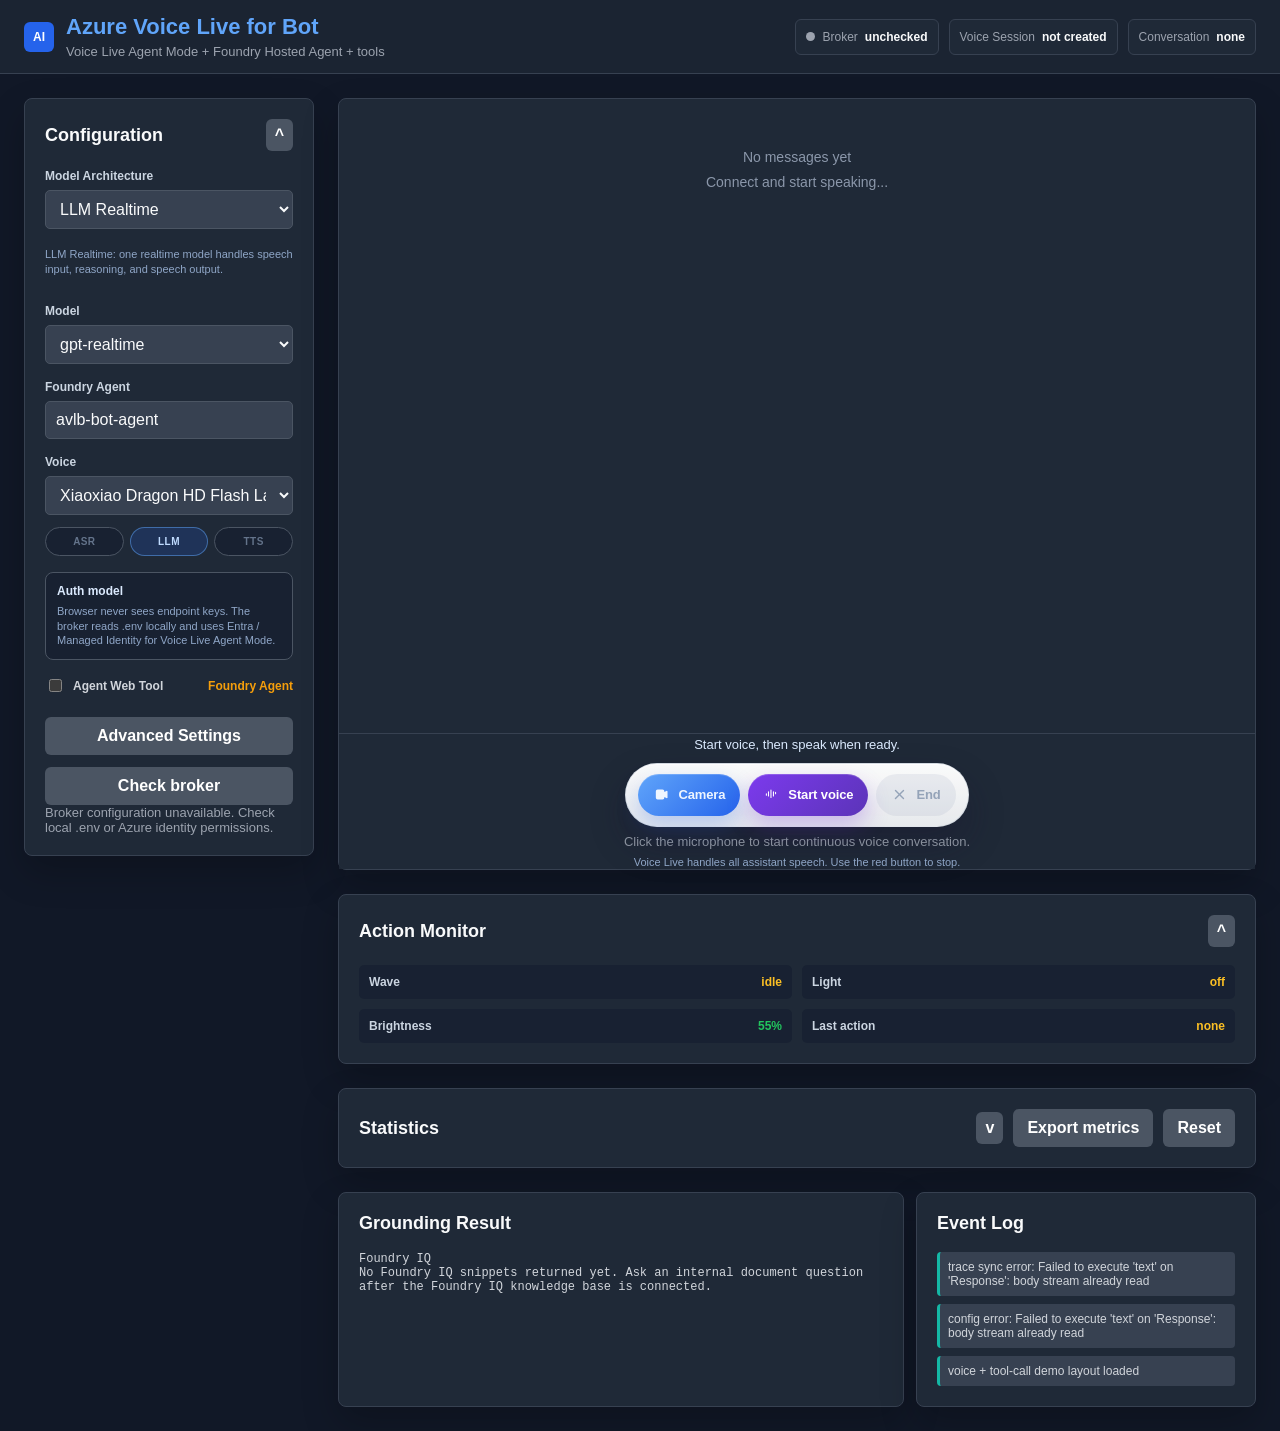
==== static/index.html @ 403931ed "Initial customer demo" ====
<!doctype html>
<html lang="zh-CN">
  <head>
    <meta charset="UTF-8" />
    <meta name="viewport" content="width=device-width, initial-scale=1.0" />
    <title>Azure Voice Live for Bot</title>
    <link rel="stylesheet" href="/static/styles.css?v=20260626-63" />
  </head>
  <body>
    <main class="app-shell">
      <header class="app-header">
        <div class="brand">
          <span class="brand-mark">AI</span>
          <div>
            <h1>Azure Voice Live for Bot</h1>
            <p>Voice Live Agent Mode + Foundry Hosted Agent + tools</p>
          </div>
        </div>
        <div class="status-strip">
          <div class="status-chip">
            <span class="dot" id="healthDot"></span>
            <span>Broker</span>
            <strong id="healthState">unchecked</strong>
          </div>
          <div class="status-chip">
            <span>Voice Session</span>
            <strong id="sessionState">not created</strong>
          </div>
          <div class="status-chip">
            <span>Conversation</span>
            <strong id="conversationState">none</strong>
          </div>
        </div>
      </header>

      <section class="workspace">
        <aside class="sidebar">
          <section class="panel">
            <div class="panel-title horizontal">
              <h2>Configuration</h2>
              <button id="configToggleBtn" class="panel-toggle secondary" title="Collapse configuration">^</button>
            </div>

            <div id="configBody" class="config-body">
              <div class="field">
                <label for="modelArchitecture">Model Architecture</label>
                <select id="modelArchitecture">
                  <option value="llm-realtime">LLM Realtime</option>
                  <option value="llm-tts">LLM + TTS</option>
                  <option value="asr-llm-tts">ASR + LLM + TTS</option>
                </select>
                <p id="architectureHint" class="field-help">One realtime model handles speech input, reasoning, and speech output.</p>
              </div>

              <div id="asrModelField" class="field combo-field">
                <label for="asrModelName">Speech recognition model</label>
                <select id="asrModelName">
                  <option value="azure-speech">azure-speech</option>
                </select>
              </div>

              <div id="modelNameField" class="field combo-field">
                <label for="modelName">Model</label>
                <select id="modelName">
                  <option value="gpt-realtime">gpt-realtime</option>
                  <option value="gpt-realtime-mini">gpt-realtime-mini</option>
                  <option value="gpt-5.4">gpt-5.4</option>
                  <option value="gpt-4.1">gpt-4.1</option>
                </select>
              </div>

              <div class="field">
                <label for="agentNameView">Foundry Agent</label>
                <input id="agentNameView" value="avlb-bot-agent" readonly />
              </div>

              <div id="voiceNameField" class="field combo-field">
                <label for="voiceName">Voice</label>
                <select id="voiceName">
                  <option value="zh-CN-Xiaoxiao:DragonHDFlashLatestNeural">Xiaoxiao Dragon HD Flash Latest</option>
                </select>
              </div>

              <div class="voice-combo">
                <span id="comboAsrStep">ASR</span>
                <span id="comboLlmStep">LLM</span>
                <span id="comboTtsStep">TTS</span>
              </div>

              <div class="auth-note">
                <strong>Auth model</strong>
                <span>Browser never sees endpoint keys. The broker reads .env locally and uses Entra / Managed Identity for Voice Live Agent Mode.</span>
              </div>

              <label class="switch-row" for="enableWebSearch">
                <input id="enableWebSearch" type="checkbox" />
                <span>Agent Web Tool</span>
                <strong>Foundry Agent</strong>
              </label>

              <button id="advancedToggleBtn" class="advanced-toggle secondary">Advanced Settings</button>

              <div id="advancedSettings" class="advanced-settings">
                <div class="field">
                  <label for="instructionsView">Instructions</label>
                  <textarea id="instructionsView">You are a helpful embodied robot voice assistant. Use Foundry IQ knowledge base evidence first for internal document questions. Use the Foundry Agent web tool when current public information is needed.</textarea>
                </div>

                <div class="field">
                  <label for="vadThreshold">VAD Threshold</label>
                  <input id="vadThreshold" value="0.26" />
                </div>

                <div class="field">
                  <label for="sessionJson">Session JSON</label>
                  <textarea id="sessionJson" class="session-json">{
  "modalities": ["text", "audio"],
  "mode": "voice-live-agent-mode",
  "model_architecture": "llm-realtime",
  "model": "gpt-realtime",
  "agent": "avlb-bot-agent",
  "voice": "zh-CN-Xiaoxiao:DragonHDFlashLatestNeural",
  "input_audio_format": "pcm16",
  "output_audio_format": "pcm16",
  "input_audio_transcription": {
    "model": "azure-speech",
    "language": "zh"
  },
  "turn_detection": {
    "type": "azure_semantic_vad",
    "threshold": 0.26,
    "prefix_padding_ms": 300,
    "silence_duration_ms": 220
  }
}</textarea>
                </div>
              </div>
            </div>

            <div class="command-grid">
              <button id="pingBtn" class="secondary">Check broker</button>
            </div>
            <p id="configOutput" class="muted-line config-status">Loading broker configuration...</p>
          </section>

          <input id="userId" type="hidden" value="demo-user" />

        </aside>

        <section class="main-column">
          <section class="chat-panel panel">
            <div class="chat-log" id="messages" aria-live="polite"></div>
            <div class="voice-dock">
              <div class="voice-orb" id="voiceOrb">
                <span id="voiceMode">Ready</span>
              </div>
              <div class="wave-shell" id="voiceWave">
                <span class="wave-bar"></span>
                <span class="wave-bar"></span>
                <span class="wave-bar"></span>
                <span class="wave-bar"></span>
                <span class="wave-bar"></span>
                <span class="wave-bar"></span>
                <span class="wave-bar"></span>
                <span class="wave-bar"></span>
                <span class="wave-bar"></span>
                <span class="wave-bar"></span>
                <span class="wave-bar"></span>
                <span class="wave-bar"></span>
              </div>
              <p id="voiceLiveText" class="voice-live-text">Start voice, then speak when ready.</p>
              <div id="cameraPanel" class="camera-panel hidden">
                <div id="cameraDragHandle" class="camera-drag-handle" title="Drag camera window">
                  <span>Camera View</span>
                  <strong id="cameraDragHint">drag</strong>
                </div>
                <video id="cameraVideo" autoplay playsinline muted></video>
                <canvas id="cameraCanvas" hidden></canvas>
                <div class="camera-actions">
                  <button id="analyzeCameraBtn" class="secondary" type="button">Analyze current view</button>
                  <button id="stopCameraBtn" class="secondary" type="button">Stop</button>
                </div>
                <p id="cameraStatus" class="muted-line">Camera is off.</p>
              </div>
              <div class="voice-controls" aria-label="Voice controls">
                <button id="cameraBtn" class="control-btn camera-btn" type="button" title="Start camera" aria-label="Start camera">
                  <svg viewBox="0 0 24 24" aria-hidden="true">
                    <path d="M4 7.5A2.5 2.5 0 0 1 6.5 5h7A2.5 2.5 0 0 1 16 7.5v.85l2.86-1.43A1.1 1.1 0 0 1 20.5 7.9v8.2a1.1 1.1 0 0 1-1.64.98L16 15.65v.85A2.5 2.5 0 0 1 13.5 19h-7A2.5 2.5 0 0 1 4 16.5v-9Z" />
                  </svg>
                  <span>Camera</span>
                </button>
                <button id="micBtn" class="control-btn mic-btn" type="button" title="Start voice conversation" aria-label="Start voice conversation">
                  <svg viewBox="0 0 24 24" aria-hidden="true">
                    <path d="M4.75 10.25a.75.75 0 0 1 .75.75v2a.75.75 0 0 1-1.5 0v-2a.75.75 0 0 1 .75-.75Zm3 4.5A.75.75 0 0 0 8.5 14V8a.75.75 0 0 0-1.5 0v6c0 .41.34.75.75.75Zm3.5 2.25a.75.75 0 0 0 .75-.75V5.75a.75.75 0 0 0-1.5 0v10.5c0 .41.34.75.75.75Zm3.5-2.25a.75.75 0 0 0 .75-.75V8a.75.75 0 0 0-1.5 0v6c0 .41.34.75.75.75Zm3-3a.75.75 0 0 0 .75-.75v-2a.75.75 0 0 0-1.5 0v2c0 .41.34.75.75.75Z" />
                  </svg>
                  <span id="micBtnLabel">Start voice</span>
                </button>
                <button id="stopVoiceBtn" class="control-btn stop-btn" type="button" disabled title="Stop voice conversation" aria-label="Stop voice conversation">
                  <svg viewBox="0 0 24 24" aria-hidden="true">
                    <path d="M7.05 5.64a1 1 0 0 0-1.41 1.41L10.59 12l-4.95 4.95a1 1 0 1 0 1.41 1.41L12 13.41l4.95 4.95a1 1 0 0 0 1.41-1.41L13.41 12l4.95-4.95a1 1 0 0 0-1.41-1.41L12 10.59 7.05 5.64Z" />
                  </svg>
                  <span>End</span>
                </button>
              </div>
              <p id="voiceStatus">Click the microphone to start continuous voice conversation.</p>
              <p class="voice-hint">Voice Live handles all assistant speech. Use the red button to stop.</p>
            </div>
          </section>

          <section class="action-monitor-panel panel">
            <div class="panel-title horizontal collapsible-title">
              <h2>Action Monitor</h2>
              <button id="toolsToggleBtn" class="panel-toggle secondary" title="Collapse action monitor">^</button>
            </div>

            <div id="toolsBody" class="panel-body">
              <div class="action-monitor">
                <div class="action-row">
                  <span>Wave</span>
                  <strong id="waveActionStatus">idle</strong>
                </div>
                <div class="action-row">
                  <span>Light</span>
                  <strong id="lightActionStatus">off</strong>
                </div>
                <div class="action-row">
                  <span>Brightness</span>
                  <strong id="brightnessActionStatus">55%</strong>
                </div>
                <div class="action-row">
                  <span>Last action</span>
                  <strong id="lastActionStatus">none</strong>
                </div>
              </div>
            </div>
          </section>

          <section class="stats-panel panel">
            <div class="panel-title horizontal collapsible-title">
              <h2>Statistics</h2>
              <div class="button-row">
                <button id="statsToggleBtn" class="panel-toggle secondary" title="Expand statistics">v</button>
                <button id="exportMetricsBtn" class="secondary">Export metrics</button>
                <button id="resetMetricsBtn" class="secondary">Reset</button>
              </div>
            </div>

            <div id="statsBody" class="panel-body collapsed">
              <div class="stats-block">
                <div class="stats-title">Token Usage</div>
                <div class="stats-grid">
                  <div class="stat-cell">
                    <span>Input Text</span>
                    <strong id="statInputTextTokens">0 token</strong>
                  </div>
                  <div class="stat-cell">
                    <span>Text Cache Rate</span>
                    <strong id="statTextCacheRate">0.0%</strong>
                  </div>
                  <div class="stat-cell">
                    <span>Output Text</span>
                    <strong id="statOutputTextTokens">0 token</strong>
                  </div>
                  <div class="stat-cell">
                    <span>Total Tokens</span>
                    <strong id="statTotalTokens">0 token</strong>
                  </div>
                  <div class="stat-cell">
                    <span>Voice Captures</span>
                    <strong id="statVoiceTurns">0</strong>
                  </div>
                  <div class="stat-cell">
                    <span>Total Turns</span>
                    <strong id="statTotalTurns">0</strong>
                  </div>
                </div>
              </div>

              <div class="stats-block">
                <div class="stats-title">Voice Input -> Agent Output Latency (ms)</div>
                <div class="stats-grid latency-grid">
                  <div class="stat-cell">
                    <span>Min</span>
                    <strong id="statVoiceMin">0</strong>
                  </div>
                  <div class="stat-cell">
                    <span>Avg</span>
                    <strong id="statVoiceAvg">0</strong>
                  </div>
                  <div class="stat-cell">
                    <span>Max</span>
                    <strong id="statVoiceMax">0</strong>
                  </div>
                  <div class="stat-cell">
                    <span>P90</span>
                    <strong id="statVoiceP90">0</strong>
                  </div>
                </div>
              </div>

              <div class="stats-block">
                <div class="stats-title">Service Latency (latest / avg ms)</div>
                <div class="service-grid">
                  <div class="service-row">
                    <span>Voice Live Connect</span>
                    <strong id="statVoiceSessionLatency">0 / 0</strong>
                  </div>
                  <div class="service-row">
                    <span>Foundry Agent</span>
                    <strong id="statAgentLatency">0 / 0</strong>
                  </div>
                  <div class="service-row">
                    <span>Foundry IQ</span>
                    <strong id="statKbLatency">0 / 0</strong>
                  </div>
                  <div class="service-row">
                    <span>Custom Tools</span>
                    <strong id="statToolLatency">0 / 0</strong>
                  </div>
                  <div class="service-row">
                    <span>Agentic Chain</span>
                    <strong id="statDemoLatency">0 / 0</strong>
                  </div>
                </div>
              </div>
            </div>
          </section>

          <section class="lower-grid">
            <section class="panel">
              <div class="panel-title">
                <h2>Grounding Result</h2>
              </div>
              <pre id="searchOutput">Foundry IQ, web search, and tool results will appear here.</pre>
            </section>

            <section class="panel events-panel">
              <div class="panel-title">
                <h2>Event Log</h2>
              </div>
              <ul id="events" class="log-list"></ul>
            </section>
          </section>
        </section>
      </section>
    </main>

    <script src="/static/app.js?v=20260626-71" defer></script>
  </body>
</html>
---- static/styles.css ----
:root {
  color-scheme: dark;
  --bg: #111827;
  --panel: #1f2937;
  --panel-2: #374151;
  --panel-3: #4b5563;
  --border: #374151;
  --border-2: #4b5563;
  --text: #f9fafb;
  --muted: #9ca3af;
  --accent: #2563eb;
  --accent-2: #3b82f6;
  --ok: #22c55e;
  --warn: #f59e0b;
  --bad: #ef4444;
  --tool: #14b8a6;
  --shadow: 0 16px 36px rgba(0, 0, 0, 0.22);
  font-family: "Segoe UI", "Microsoft YaHei UI", sans-serif;
}

* {
  box-sizing: border-box;
}

html,
body {
  min-height: 100%;
  margin: 0;
  background: var(--bg);
  color: var(--text);
}

button,
input,
textarea,
select {
  font: inherit;
}

button {
  border: 0;
  border-radius: 6px;
  padding: 10px 14px;
  background: var(--accent);
  color: #fff;
  font-weight: 700;
  cursor: pointer;
}

button:hover {
  background: var(--accent-2);
}

button.secondary {
  background: var(--panel-3);
}

button.secondary:hover {
  background: #5b6678;
}

.panel-toggle,
.advanced-toggle {
  padding: 7px 9px;
}

input,
textarea,
select {
  width: 100%;
  border: 1px solid var(--border-2);
  border-radius: 5px;
  background: var(--panel-2);
  color: var(--text);
  outline: none;
  padding: 9px 10px;
}

textarea {
  min-height: 86px;
  resize: vertical;
}

input:focus,
textarea:focus,
select:focus {
  border-color: var(--accent-2);
  box-shadow: 0 0 0 2px rgba(59, 130, 246, 0.22);
}

.app-shell {
  min-height: 100vh;
}

.app-header {
  display: flex;
  align-items: center;
  justify-content: space-between;
  gap: 24px;
  padding: 14px 24px;
  border-bottom: 1px solid var(--border);
  background: #1b2432;
}

.brand {
  display: flex;
  align-items: center;
  gap: 12px;
}

.brand-mark {
  display: grid;
  width: 30px;
  height: 30px;
  place-items: center;
  border-radius: 6px;
  background: var(--accent);
  color: white;
  font-size: 12px;
  font-weight: 900;
}

.brand h1 {
  margin: 0;
  color: #60a5fa;
  font-size: 22px;
}

.brand p {
  margin: 4px 0 0;
  color: var(--muted);
  font-size: 13px;
}

.status-strip {
  display: flex;
  gap: 10px;
  flex-wrap: wrap;
  justify-content: flex-end;
}

.status-chip {
  display: flex;
  align-items: center;
  gap: 7px;
  min-height: 36px;
  padding: 8px 10px;
  border: 1px solid var(--border);
  border-radius: 6px;
  background: var(--panel);
  color: var(--muted);
  font-size: 12px;
}

.status-chip strong {
  color: var(--text);
}

.dot {
  width: 9px;
  height: 9px;
  border-radius: 99px;
  background: var(--muted);
}

.dot.ok {
  background: var(--ok);
}

.dot.error {
  background: var(--bad);
}

.workspace {
  display: grid;
  grid-template-columns: 290px minmax(0, 1fr);
  gap: 24px;
  max-width: 1460px;
  margin: 0 auto;
  padding: 24px;
}

.sidebar,
.main-column {
  display: grid;
  align-content: start;
  gap: 24px;
}

.main-column {
  grid-template-rows: minmax(560px, calc(100vh - 128px)) auto auto;
}

.panel {
  border: 1px solid var(--border);
  border-radius: 8px;
  background: var(--panel);
  box-shadow: var(--shadow);
}

.sidebar .panel,
.prompt-panel,
.action-monitor-panel,
.stats-panel,
.lower-grid .panel {
  padding: 20px;
}

.panel-title {
  margin-bottom: 18px;
}

.panel-note {
  margin: 8px 0 0;
  color: var(--muted);
  font-size: 12px;
  line-height: 1.45;
}

.panel-title.horizontal {
  display: flex;
  align-items: center;
  justify-content: space-between;
  gap: 12px;
}

.panel-title h2 {
  margin: 0;
  font-size: 18px;
}

.collapsible-title {
  margin-bottom: 0;
}

.panel-body {
  margin-top: 18px;
}

.panel-body.collapsed {
  display: none;
}

.config-body.collapsed {
  display: none;
}

.config-status {
  margin: 12px 0 0;
}

.advanced-toggle {
  width: 100%;
  margin: 8px 0 12px;
  min-height: 38px;
  text-align: center;
  display: inline-flex;
  align-items: center;
  justify-content: center;
}

.advanced-settings {
  display: none;
  border: 1px solid var(--border-2);
  border-radius: 6px;
  padding: 12px;
}

.advanced-settings.open {
  display: block;
}

.session-json {
  min-height: 150px;
  font-family: Consolas, "Courier New", monospace;
  font-size: 12px;
}

.field {
  display: grid;
  gap: 7px;
  margin-bottom: 16px;
}

label,
.stats-title,
.tool-head span {
  color: #cbd5e1;
  font-size: 12px;
  font-weight: 700;
}

.field-help,
.auth-note span {
  color: #8fa6c7;
  font-size: 11px;
  line-height: 1.35;
}

.combo-field.hidden {
  display: none;
}

.voice-combo {
  display: grid;
  grid-template-columns: repeat(3, minmax(0, 1fr));
  gap: 6px;
  margin: -4px 0 16px;
}

.voice-combo span {
  padding: 8px 7px;
  border: 1px solid var(--border-2);
  border-radius: 999px;
  background: rgba(15, 23, 42, 0.42);
  color: #64748b;
  font-size: 10px;
  font-weight: 800;
  letter-spacing: 0.04em;
  text-align: center;
}

.voice-combo span.active {
  border-color: rgba(96, 165, 250, 0.5);
  background: rgba(37, 99, 235, 0.18);
  color: #bfdbfe;
}

.auth-note {
  display: grid;
  gap: 6px;
  margin-bottom: 16px;
  padding: 11px;
  border: 1px solid var(--border-2);
  border-radius: 8px;
  background: rgba(15, 23, 42, 0.42);
}

.auth-note strong {
  color: #dbeafe;
  font-size: 12px;
}

.command-grid {
  display: grid;
  grid-template-columns: 1fr;
  gap: 10px;
}

.kb-step {
  display: grid;
  gap: 10px;
  padding: 12px;
  border: 1px solid var(--border-2);
  border-radius: 6px;
  background: rgba(55, 65, 81, 0.72);
}

.upload-box {
  display: grid;
  gap: 12px;
  padding: 12px;
  border: 1px solid var(--border-2);
  border-radius: 6px;
  background: rgba(55, 65, 81, 0.72);
}

.kb-step + .kb-step {
  margin-top: 12px;
}

.step-label {
  color: #93c5fd;
  font-size: 12px;
  font-weight: 800;
  letter-spacing: 0.02em;
  text-transform: uppercase;
}

.compact-field {
  margin-bottom: 0;
}

.button-row,
.prompt-actions {
  display: flex;
  align-items: center;
  gap: 10px;
  flex-wrap: wrap;
}

.button-row.stacked {
  align-items: stretch;
  flex-direction: column;
}

.wide-btn {
  width: 100%;
}

.tool-card {
  display: grid;
  gap: 10px;
  padding: 12px;
  border: 1px solid var(--border-2);
  border-radius: 6px;
  background: var(--panel-2);
}

.tool-card + .tool-card {
  margin-top: 12px;
}

.tool-card + .command-grid {
  margin-top: 12px;
}

.action-monitor {
  display: grid;
  grid-template-columns: repeat(2, minmax(0, 1fr));
  gap: 10px;
}

.action-row {
  display: flex;
  min-height: 34px;
  align-items: center;
  justify-content: space-between;
  gap: 10px;
  padding: 8px 10px;
  border-radius: 5px;
  background: rgba(15, 23, 42, 0.38);
}

.action-row span {
  color: #cbd5e1;
  font-size: 12px;
  font-weight: 700;
}

.action-row strong {
  color: #fbbf24;
  font-size: 12px;
}

.action-row strong.active {
  color: #22c55e;
}

.action-row strong.done {
  color: #93c5fd;
}

.tool-head,
.slider-line {
  display: flex;
  align-items: center;
  justify-content: space-between;
  gap: 10px;
}

.tool-head strong {
  color: var(--warn);
  font-size: 12px;
}

.muted-line,
#voiceStatus {
  margin: 0;
  color: var(--muted);
  font-size: 13px;
}

input[type="range"] {
  padding: 0;
}

.chat-panel {
  display: grid;
  grid-template-rows: minmax(0, 1fr) 136px;
  min-height: 560px;
  overflow: visible;
}

.chat-log {
  display: flex;
  flex-direction: column;
  gap: 14px;
  min-height: 0;
  overflow: auto;
  padding: 20px;
  position: relative;
  scroll-behavior: smooth;
}

.chat-log:empty::before {
  content: "No messages yet\A Connect and start speaking...";
  position: absolute;
  top: 46px;
  left: 50%;
  color: #8b97aa;
  font-size: 14px;
  line-height: 1.8;
  text-align: center;
  transform: translateX(-50%);
  white-space: pre;
}

.message {
  border-left: 3px solid var(--border-2);
  border-radius: 8px;
  background: rgba(17, 24, 39, 0.42);
  padding: 12px 14px;
  color: #d1d5db;
  font-size: 14px;
  line-height: 1.58;
  white-space: pre-wrap;
}

.message strong {
  display: inline-block;
  margin-bottom: 4px;
  color: #93c5fd;
}

.message code {
  color: #fbbf24;
}

.voice-dock {
  display: grid;
  grid-template-rows: auto auto auto;
  align-content: center;
  justify-items: center;
  gap: 7px;
  height: 100%;
  min-height: 0;
  padding: 12px 16px;
  position: relative;
  border-top: 1px solid var(--border);
  background: rgba(31, 41, 55, 0.88);
}

.voice-orb {
  display: none;
  width: 118px;
  height: 118px;
  place-items: center;
  overflow: hidden;
  border-radius: 999px;
  color: #eef2ff;
  font-size: 18px;
  font-weight: 800;
  letter-spacing: 0.01em;
  position: relative;
  background:
    radial-gradient(circle at 68% 23%, rgba(218, 226, 255, 0.88), rgba(218, 226, 255, 0.18) 34%, transparent 35%),
    linear-gradient(145deg, #6d4bd6 0%, #8b5cf6 48%, #d9e2ff 100%);
  box-shadow:
    0 24px 70px rgba(37, 99, 235, 0.24),
    inset 0 1px 0 rgba(255, 255, 255, 0.24);
}

.voice-orb::before,
.voice-orb::after {
  content: "";
  position: absolute;
  left: -12%;
  width: 124%;
  height: 54%;
  border-radius: 50%;
  border-top: 2px solid rgba(246, 141, 255, 0.75);
  transform: rotate(-4deg);
}

.voice-orb::before {
  top: 44%;
  animation: drift-wave 5.4s ease-in-out infinite;
}

.voice-orb::after {
  top: 50%;
  border-color: rgba(226, 232, 240, 0.34);
  animation: drift-wave 6.8s ease-in-out infinite reverse;
}

.voice-orb.listening {
  animation: orb-pulse 1.6s ease-in-out infinite;
}

.voice-orb.speaking::before,
.voice-orb.speaking::after {
  animation-duration: 2.4s;
}

.voice-orb.thinking {
  filter: saturate(0.82);
}

.voice-orb span {
  position: relative;
  z-index: 1;
  text-shadow: 0 2px 12px rgba(15, 23, 42, 0.38);
}

@keyframes drift-wave {
  0%,
  100% {
    transform: translateX(-5%) rotate(-5deg);
  }
  50% {
    transform: translateX(6%) rotate(4deg);
  }
}

@keyframes orb-pulse {
  0%,
  100% {
    box-shadow:
      0 24px 70px rgba(37, 99, 235, 0.24),
      0 0 0 0 rgba(139, 92, 246, 0.26),
      inset 0 1px 0 rgba(255, 255, 255, 0.24);
  }
  50% {
    box-shadow:
      0 24px 70px rgba(37, 99, 235, 0.24),
      0 0 0 12px rgba(139, 92, 246, 0.08),
      inset 0 1px 0 rgba(255, 255, 255, 0.24);
  }
}

.wave-shell {
  display: none;
  grid-template-columns: repeat(12, 1fr);
  align-items: end;
  gap: 5px;
  width: min(220px, 48%);
  height: 10px;
  margin: 0;
  padding: 0;
  opacity: 0.35;
}

.wave-bar {
  display: block;
  min-height: 2px;
  border-radius: 99px;
  background: #3b82f6;
  opacity: 0.7;
  transform: scaleY(0.18);
  transform-origin: bottom;
}

.wave-shell.listening .wave-bar {
  opacity: 1;
}

.voice-live-text {
  width: min(680px, 82%);
  min-height: 20px;
  margin: 0;
  color: #dbeafe;
  font-size: 13px;
  line-height: 1.35;
  text-align: center;
  overflow: hidden;
  text-overflow: ellipsis;
}

.voice-controls {
  display: grid;
  grid-template-columns: auto auto auto;
  align-items: center;
  gap: 8px;
  margin-top: 0;
  min-width: 0;
  padding: 10px 12px;
  border: 1px solid rgba(148, 163, 184, 0.24);
  border-radius: 999px;
  background:
    linear-gradient(180deg, rgba(255, 255, 255, 0.98), rgba(248, 250, 252, 0.92));
  box-shadow:
    0 18px 36px rgba(24, 17, 48, 0.3),
    inset 0 1px 0 rgba(255, 255, 255, 0.9);
}

.control-btn {
  display: inline-flex;
  min-width: 0;
  height: 42px;
  align-items: center;
  justify-content: center;
  gap: 8px;
  padding: 0 15px;
  border-radius: 999px;
  border: 0;
  color: #fff;
  font-size: 13px;
  font-weight: 800;
  letter-spacing: -0.01em;
  box-shadow:
    0 10px 22px rgba(109, 40, 217, 0.26),
    inset 0 1px 0 rgba(255, 255, 255, 0.18);
  position: relative;
  z-index: 1;
}

.control-btn svg {
  flex: 0 0 auto;
  width: 17px;
  height: 17px;
  fill: currentColor;
}

.control-btn:disabled {
  cursor: not-allowed;
}

.camera-btn {
  background: linear-gradient(135deg, #60a5fa, #2563eb);
  color: #eff6ff;
  box-shadow:
    0 10px 22px rgba(37, 99, 235, 0.26),
    inset 0 1px 0 rgba(255, 255, 255, 0.18);
}

.camera-btn.active {
  background: linear-gradient(135deg, #14b8a6, #0f766e);
  color: #ecfeff;
}

.camera-panel {
  position: fixed;
  right: 32px;
  bottom: 154px;
  z-index: 20;
  display: grid;
  width: min(420px, 34vw);
  gap: 8px;
  padding: 10px;
  border: 1px solid rgba(148, 163, 184, 0.3);
  border-radius: 12px;
  background: rgba(15, 23, 42, 0.9);
  box-shadow: 0 20px 44px rgba(0, 0, 0, 0.28);
  touch-action: none;
  user-select: none;
}

.camera-panel.dragging {
  opacity: 0.96;
  box-shadow: 0 24px 54px rgba(0, 0, 0, 0.36);
}

.camera-panel.hidden {
  display: none;
}

.camera-drag-handle {
  display: flex;
  min-height: 30px;
  align-items: center;
  justify-content: space-between;
  gap: 10px;
  padding: 0 2px 2px;
  color: #dbeafe;
  cursor: move;
}

.camera-drag-handle span {
  font-size: 12px;
  font-weight: 800;
}

.camera-drag-handle strong {
  color: #8fa6c7;
  font-size: 10px;
  font-weight: 700;
  text-transform: uppercase;
}

.camera-panel video {
  width: 100%;
  height: clamp(160px, 22vw, 260px);
  border-radius: 8px;
  background: #020617;
  object-fit: contain;
}

.camera-actions {
  display: grid;
  grid-template-columns: 1fr auto;
  gap: 8px;
}

.camera-actions button {
  min-height: 34px;
  padding: 7px 10px;
  font-size: 12px;
}

.mic-btn {
  min-width: 116px;
  background: linear-gradient(135deg, #7c3aed, #5b34b8);
}

.mic-btn:hover:not(:disabled) {
  transform: translateY(-1px);
  box-shadow:
    0 13px 26px rgba(109, 40, 217, 0.34),
    inset 0 1px 0 rgba(255, 255, 255, 0.22);
}

.mic-btn:disabled {
  background: rgba(148, 163, 184, 0.18);
  color: #64748b;
  box-shadow: none;
  opacity: 1;
}

.stop-btn {
  min-width: 74px;
  background: linear-gradient(135deg, #dc2626, #a4001d);
  color: #fff;
  box-shadow:
    0 10px 22px rgba(184, 0, 33, 0.3),
    inset 0 1px 0 rgba(255, 255, 255, 0.18);
}

.stop-btn:disabled {
  background: rgba(148, 163, 184, 0.16);
  color: #94a3b8;
  box-shadow: none;
  opacity: 1;
}

#voiceStatus {
  min-height: 15px;
  opacity: 0.85;
  text-align: center;
}

.voice-hint {
  margin: 0;
  color: #8fa6c7;
  font-size: 11px;
  text-align: center;
}

.prompt-panel {
  display: none;
}

.prompt-actions {
  justify-content: space-between;
}

.checkbox-row {
  display: flex;
  align-items: center;
  gap: 8px;
  color: #d1d5db;
}

.checkbox-row input,
.switch-row input {
  width: auto;
}

.switch-row {
  display: grid;
  grid-template-columns: auto 1fr auto;
  align-items: center;
  gap: 8px;
  margin: 6px 0 14px;
  color: #d1d5db;
}

.switch-row strong {
  color: var(--warn);
  font-size: 12px;
}

.stats-block + .stats-block {
  margin-top: 16px;
}

.stats-title {
  margin-bottom: 8px;
}

.stats-grid {
  display: grid;
  grid-template-columns: repeat(3, minmax(0, 1fr));
  gap: 8px;
}

.latency-grid {
  grid-template-columns: repeat(4, minmax(0, 1fr));
}

.stat-cell,
.service-row {
  border-radius: 5px;
  background: var(--panel-2);
  padding: 10px;
}

.stat-cell span,
.service-row span {
  display: block;
  color: #cbd5e1;
  font-size: 12px;
}

.stat-cell strong,
.service-row strong {
  display: block;
  margin-top: 5px;
  color: white;
  font-size: 14px;
}

.service-grid,
.lower-grid {
  display: grid;
  gap: 12px;
}

.service-grid {
  grid-template-columns: repeat(3, minmax(0, 1fr));
}

.lower-grid {
  grid-template-columns: minmax(0, 1fr) 340px;
}

pre {
  max-height: 260px;
  margin: 0;
  overflow: auto;
  white-space: pre-wrap;
  word-break: break-word;
  color: #d1d5db;
  font-size: 12px;
}

.log-list {
  display: grid;
  max-height: 260px;
  gap: 8px;
  margin: 0;
  padding: 0;
  overflow: auto;
  list-style: none;
}

.log-item {
  border-left: 3px solid var(--tool);
  border-radius: 4px;
  background: var(--panel-2);
  padding: 8px;
  color: #d1d5db;
  font-size: 12px;
}

@media (max-width: 1180px) {
  .workspace {
    grid-template-columns: 1fr;
  }

  .lower-grid {
    grid-template-columns: 1fr;
  }
}

@media (max-width: 760px) {
  .app-header {
    align-items: flex-start;
    flex-direction: column;
  }

  .workspace {
    padding: 14px;
  }

  .sidebar,
  .stats-grid,
  .latency-grid,
  .service-grid {
    grid-template-columns: 1fr;
  }

  .prompt-actions {
    align-items: flex-start;
    flex-direction: column;
  }
}
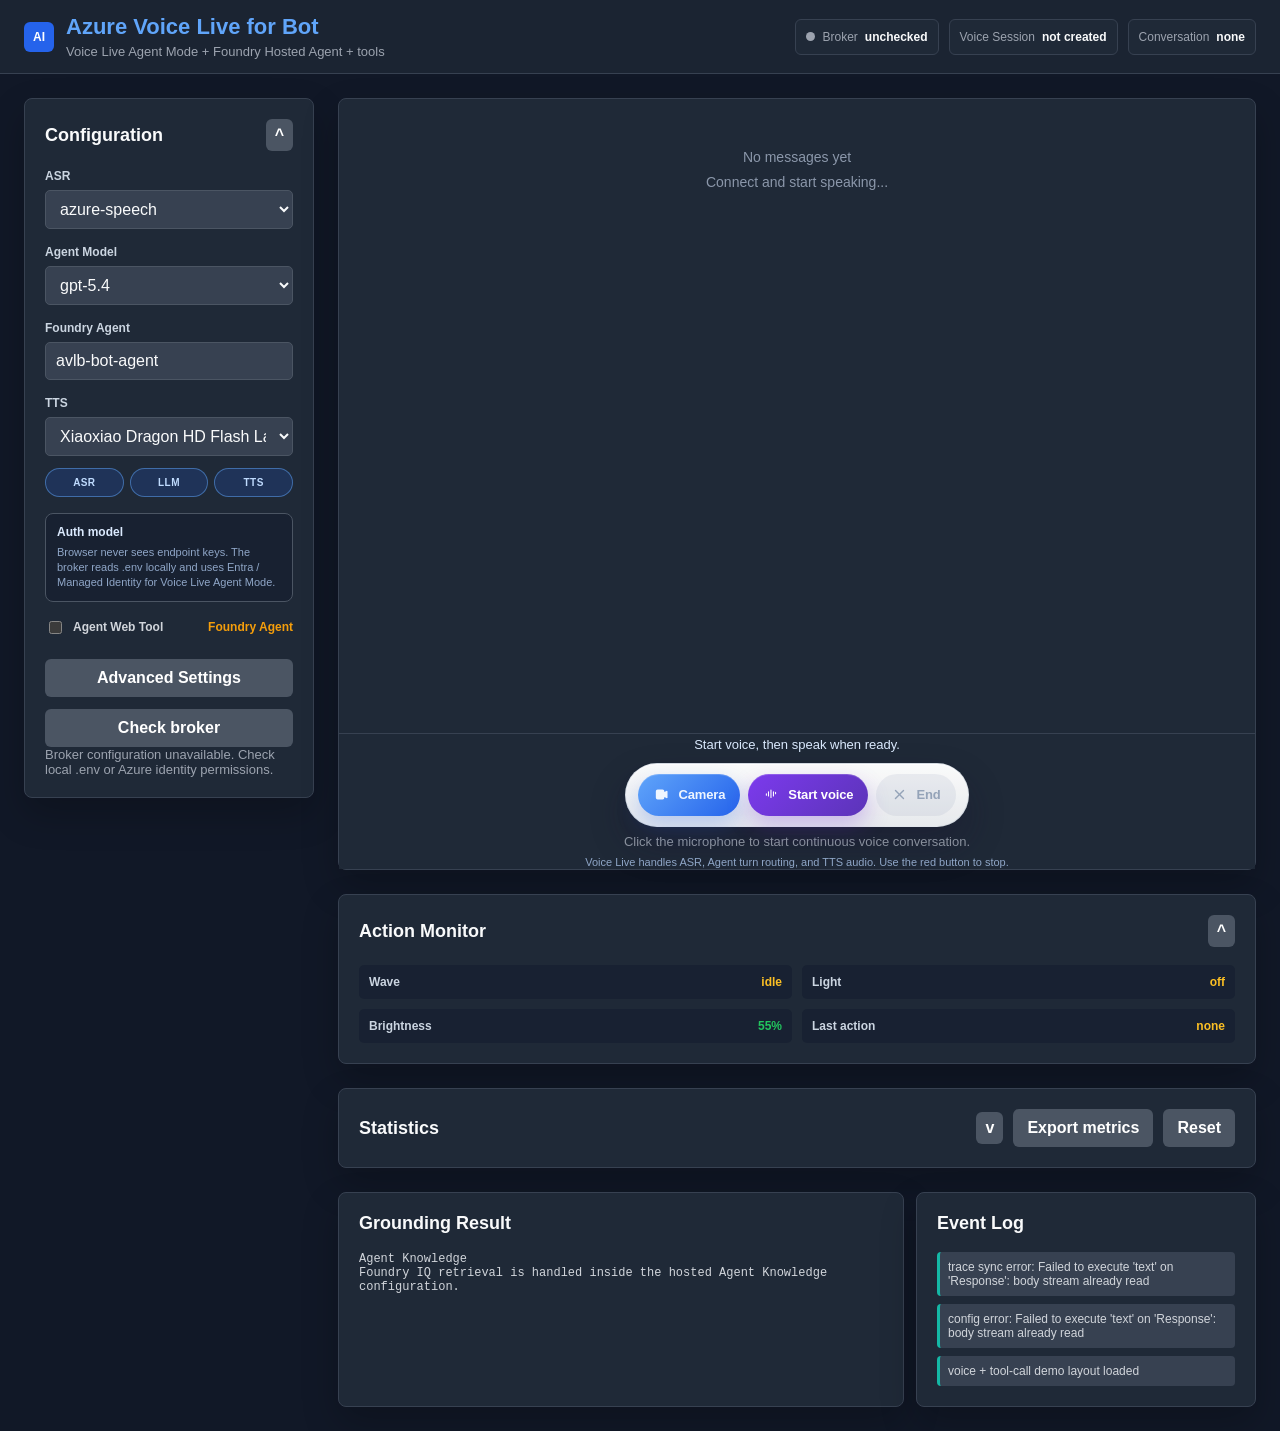
==== commit ff0284d0: "Update deploy flow for Foundry Agent Knowledge" ====
--- a/static/index.html
+++ b/static/index.html
@@ -42,30 +42,18 @@
             </div>
 
             <div id="configBody" class="config-body">
-              <div class="field">
-                <label for="modelArchitecture">Model Architecture</label>
-                <select id="modelArchitecture">
-                  <option value="llm-realtime">LLM Realtime</option>
-                  <option value="llm-tts">LLM + TTS</option>
-                  <option value="asr-llm-tts">ASR + LLM + TTS</option>
-                </select>
-                <p id="architectureHint" class="field-help">One realtime model handles speech input, reasoning, and speech output.</p>
-              </div>
-
               <div id="asrModelField" class="field combo-field">
-                <label for="asrModelName">Speech recognition model</label>
+                <label for="asrModelName">ASR</label>
                 <select id="asrModelName">
                   <option value="azure-speech">azure-speech</option>
+                  <option value="mai-transcribe-1">mai-transcribe-1</option>
                 </select>
               </div>
 
               <div id="modelNameField" class="field combo-field">
-                <label for="modelName">Model</label>
+                <label for="modelName">Agent Model</label>
                 <select id="modelName">
-                  <option value="gpt-realtime">gpt-realtime</option>
-                  <option value="gpt-realtime-mini">gpt-realtime-mini</option>
                   <option value="gpt-5.4">gpt-5.4</option>
-                  <option value="gpt-4.1">gpt-4.1</option>
                 </select>
               </div>
 
@@ -75,9 +63,14 @@
               </div>
 
               <div id="voiceNameField" class="field combo-field">
-                <label for="voiceName">Voice</label>
+                <label for="voiceName">TTS</label>
                 <select id="voiceName">
                   <option value="zh-CN-Xiaoxiao:DragonHDFlashLatestNeural">Xiaoxiao Dragon HD Flash Latest</option>
+                  <option value="zh-CN-XiaoxiaoNeural">Xiaoxiao Neural</option>
+                  <option value="zh-CN-XiaoyiNeural">Xiaoyi Neural</option>
+                  <option value="zh-CN-YunxiNeural">Yunxi Neural</option>
+                  <option value="zh-CN-YunyangNeural">Yunyang Neural</option>
+                  <option value="en-US-Ava:DragonHDLatestNeural">Ava Dragon HD Latest</option>
                 </select>
               </div>
 
@@ -103,7 +96,7 @@
               <div id="advancedSettings" class="advanced-settings">
                 <div class="field">
                   <label for="instructionsView">Instructions</label>
-                  <textarea id="instructionsView">You are a helpful embodied robot voice assistant. Use Foundry IQ knowledge base evidence first for internal document questions. Use the Foundry Agent web tool when current public information is needed.</textarea>
+                  <textarea id="instructionsView">You are a helpful embodied robot voice assistant. Use the hosted Foundry Agent Knowledge configuration for internal document questions. Use the Foundry Agent web tool when current public information is needed.</textarea>
                 </div>
 
                 <div class="field">
@@ -112,25 +105,33 @@
                 </div>
 
                 <div class="field">
-                  <label for="sessionJson">Session JSON</label>
+                  <label for="sessionJson">Session Plan JSON</label>
                   <textarea id="sessionJson" class="session-json">{
-  "modalities": ["text", "audio"],
   "mode": "voice-live-agent-mode",
-  "model_architecture": "llm-realtime",
-  "model": "gpt-realtime",
-  "agent": "avlb-bot-agent",
-  "voice": "zh-CN-Xiaoxiao:DragonHDFlashLatestNeural",
-  "input_audio_format": "pcm16",
-  "output_audio_format": "pcm16",
-  "input_audio_transcription": {
-    "model": "azure-speech",
-    "language": "zh"
+  "voice_live_connect": {
+    "agent_config": {
+      "agent": "avlb-bot-agent",
+      "agent_model": "gpt-5.4"
+    }
   },
-  "turn_detection": {
-    "type": "azure_semantic_vad",
-    "threshold": 0.26,
-    "prefix_padding_ms": 300,
-    "silence_duration_ms": 220
+  "session_update": {
+    "modalities": ["text", "audio"],
+    "input_audio_transcription": {
+      "model": "azure-speech",
+      "language": "zh-CN"
+    },
+    "voice": {
+      "name": "zh-CN-Xiaoxiao:DragonHDFlashLatestNeural",
+      "type": "azure-standard"
+    },
+    "input_audio_format": "pcm16",
+    "output_audio_format": "pcm16",
+    "turn_detection": {
+      "type": "azure_semantic_vad",
+      "threshold": 0.26,
+      "prefix_padding_ms": 300,
+      "silence_duration_ms": 220
+    }
   }
 }</textarea>
                 </div>
@@ -203,7 +204,7 @@
                 </button>
               </div>
               <p id="voiceStatus">Click the microphone to start continuous voice conversation.</p>
-              <p class="voice-hint">Voice Live handles all assistant speech. Use the red button to stop.</p>
+              <p class="voice-hint">Voice Live handles ASR, Agent turn routing, and TTS audio. Use the red button to stop.</p>
             </div>
           </section>
 
@@ -331,7 +332,7 @@
               <div class="panel-title">
                 <h2>Grounding Result</h2>
               </div>
-              <pre id="searchOutput">Foundry IQ, web search, and tool results will appear here.</pre>
+              <pre id="searchOutput">Agent Knowledge is handled inside Foundry. Tool results will appear here.</pre>
             </section>
 
             <section class="panel events-panel">
@@ -345,6 +346,6 @@
       </section>
     </main>
 
-    <script src="/static/app.js?v=20260626-71" defer></script>
+    <script src="/static/app.js?v=20260706-stable-tools" defer></script>
   </body>
 </html>
